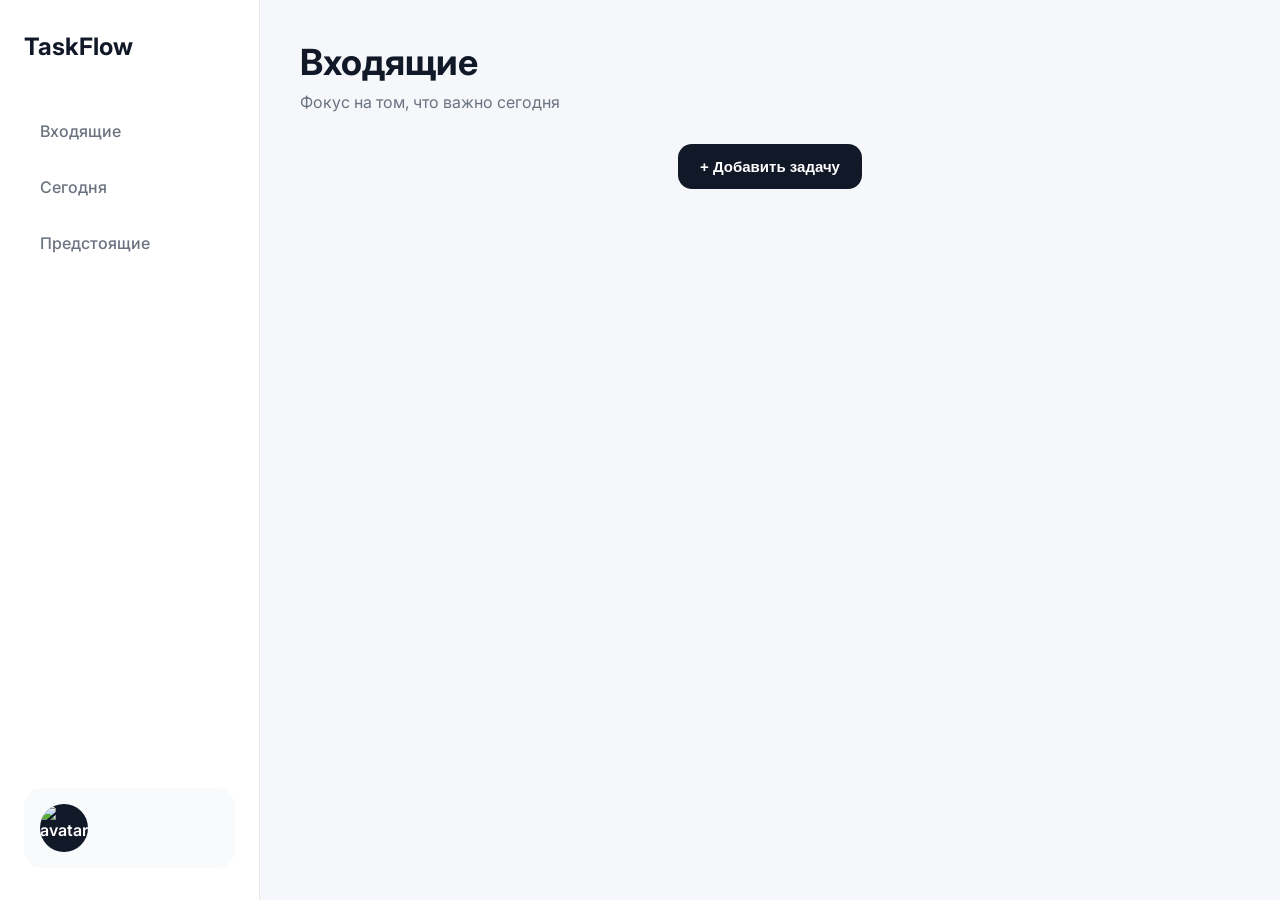
==== frontend/templates/index.html @ d260c513 "Поправил маршрутизацию" ====
<!doctype html>
<html lang="ru">
  <head>
    <meta charset="UTF-8" />
    <meta name="viewport" content="width=device-width, initial-scale=1.0" />
    <title>TaskFlow</title>
    <link rel="stylesheet" href="../static/css/index.css" />
    <link rel="preconnect" href="https://fonts.googleapis.com" />
    <link rel="preconnect" href="https://fonts.gstatic.com" crossorigin />
    <link
      href="https://fonts.googleapis.com/css2?
family=Inter:wght@400;500;600;700&display=swap"
      rel="stylesheet"
    />
  </head>
  <body>
    <div class="toast-container" id="toast-container"></div>

    <div class="modal-overlay hidden" id="task-modal">
      <div class="modal">
        <div class="modal-header">
          <h2>Новая задача</h2>
          <button class="modal-close" id="close-modal">&times;</button>
        </div>

        <form id="task-form">
          <div class="form-group">
            <label>Название</label>
            <input
              type="text"
              name="title"
              placeholder="Введите название задачи"
              required
            />
          </div>

          <div class="form-group">
            <label>Описание</label>
            <textarea
              name="description"
              placeholder="Введите описание"
              required
            ></textarea>
          </div>

          <div class="form-group">
            <label>Дата</label>
            <input type="datetime-local" name="date" required />
          </div>

          <div class="form-group">
            <label>Приоритет</label>
            <select name="priority">
              <option value="p0">0 — Нет приоритета</option>
              <option value="p1">1 — Очень низкий</option>
              <option value="p2">2 — Низкий</option>
              <option value="p3">3 — Средний</option>
              <option value="p4">4 — Высокий</option>
              <option value="p5">5 — Критический</option>
            </select>
          </div>

          <button type="submit" class="save-task-btn">Создать задачу</button>
        </form>
      </div>
    </div>

    <div class="app-layout">
      <aside class="sidebar">
        <div>
          <div class="logo">TaskFlow</div>
          <nav class="menu">
            <a href="/">Входящие</a>
            <a href="/today">Сегодня</a>
            <a href="/future">Предстоящие</a>
          </nav>
        </div>
        <div class="profile-card">
          <div class="avatar">
            <img src="/static/images/default-avatar-icon.png" alt="avatar" />
          </div>
        </div>
      </aside>
      <main class="main-content">
        <header class="topbar">
          <div>
            <h1>Входящие</h1>
            <p>Фокус на том, что важно сегодня</p>
          </div>
        </header>
        <div class="primary-btn-container">
          <button class="primary-btn">+ Добавить задачу</button>
        </div>

        <section class="task-list"></section>
      </main>
    </div>

    <script src="../static/js/main.js" defer type="module"></script>
  </body>
</html>
---- frontend/static/css/index.css ----
* {
  margin: 0;
  padding: 0;
  box-sizing: border-box;
}
body {
  font-family: "Inter", sans-serif;
  background: #f5f7fb;
  color: #111827;
}

.modal-overlay {
  position: fixed;
  inset: 0;

  background: rgba(17, 24, 39, 0.45);
  backdrop-filter: blur(0px);

  display: flex;
  justify-content: center;
  align-items: center;

  opacity: 0;
  visibility: hidden;

  transition:
    opacity 0.35s ease,
    backdrop-filter 0.35s ease,
    visibility 0.35s ease;

  z-index: 10000;
}

.modal-overlay.show {
  opacity: 1;
  visibility: visible;
  backdrop-filter: blur(6px);
}

.modal {
  width: 100%;
  max-width: 550px;

  background: white;
  border-radius: 28px;

  padding: 28px;

  box-shadow:
    0 25px 60px rgba(0, 0, 0, 0.12),
    0 8px 20px rgba(0, 0, 0, 0.08);

  transform: translateY(40px) scale(0.96);
  opacity: 0;

  transition:
    transform 0.4s cubic-bezier(0.16, 1, 0.3, 1),
    opacity 0.3s ease;
}

.modal-overlay.show .modal {
  transform: translateY(0) scale(1);
  opacity: 1;
}

.modal-header {
  display: flex;
  justify-content: space-between;
  align-items: center;

  margin-bottom: 24px;
}

.modal-header h2 {
  font-size: 24px;
}

.modal-close {
  border: none;
  background: transparent;
  cursor: pointer;
  font-size: 28px;
  color: #6b7280;
}

.modal-close:hover {
  color: #111827;
}

.form-group {
  display: flex;
  flex-direction: column;
  gap: 8px;

  margin-bottom: 18px;
}

.form-group label {
  font-weight: 600;
}

.form-group input,
.form-group textarea,
.form-group select {
  border: 1px solid #e5e7eb;

  border-radius: 14px;

  padding: 14px;

  font-size: 14px;
  font-family: inherit;

  outline: none;
}

.form-group textarea {
  resize: none;
  min-height: 120px;
}

.form-group input:focus,
.form-group textarea:focus,
.form-group select:focus {
  border-color: #111827;
}

.save-task-btn {
  width: 100%;

  border: none;

  background: #111827;
  color: white;

  padding: 14px;

  border-radius: 14px;

  font-size: 15px;
  font-weight: 600;

  cursor: pointer;
}

.save-task-btn:hover {
  background: #374151;
}


.app-layout {
  display: flex;
  min-height: 100vh;
}
.sidebar {
  width: 260px;
  background: #ffffff;

  border-right: 1px solid #e5e7eb;
  padding: 32px 24px;
  display: flex;
  flex-direction: column;
  justify-content: space-between;
}
.logo {
  font-size: 24px;
  font-weight: 700;
  margin-bottom: 48px;
}
.menu {
  display: flex;
  flex-direction: column;
  gap: 12px;
}
.menu a {
  text-decoration: none;
  color: #6b7280;
  padding: 12px 16px;
  border-radius: 12px;
  transition: 0.2s ease;
  font-weight: 500;
}
.menu a:hover,
.menu a.active {
  background: #111827;
  color: white;
}
.profile-card {
  display: flex;
  align-items: center;
  gap: 14px;
  background: #f9fafb;
  padding: 16px;
  border-radius: 18px;
}
.avatar img {
  width: 48px;
  height: 48px;
  border-radius: 50%;
  background: #111827;
  color: white;
  display: flex;
  align-items: center;

  justify-content: center;
  font-weight: 600;
}
.profile-card h4 {
  font-size: 15px;
}
.profile-card p {
  font-size: 13px;
  color: #6b7280;
}
.main-content {
  flex: 1;
  padding: 40px;
}
.topbar {
  display: flex;
  justify-content: space-between;
  align-items: center;
  margin-bottom: 32px;
}
.topbar h1 {
  font-size: 36px;
  margin-bottom: 8px;
}
.topbar p {
  color: #6b7280;
}

.primary-btn-container{
  display: flex;
  justify-content: center;
  align-items: center;
}

.primary-btn {
  border: none;
  background: #111827;
  color: white;
  padding: 14px 22px;
  border-radius: 14px;
  cursor: pointer;
  font-size: 15px;
  font-weight: 600;

  transition: background-color 0.25s ease;
}

.primary-btn:hover{
  background-color: #1f2937;
}

.task-input-card {
  background: white;
  border-radius: 24px;
  padding: 18px;
  display: flex;
  gap: 16px;

  margin-bottom: 28px;
  box-shadow: 0 8px 24px rgba(15, 23, 42, 0.04);
}
.task-input-card input {
  flex: 1;
  border: none;
  outline: none;
  font-size: 15px;
}
.task-input-card button {
  border: none;
  background: #111827;
  color: white;
  padding: 12px 18px;
  border-radius: 12px;
  cursor: pointer;
}
.task-list {
  margin-top: 16px;
  display: flex;
  flex-direction: column;
  gap: 18px;
}


.task-card {
  transition:
    transform 0.35s ease,
    opacity 0.35s ease,
    margin 0.35s ease,
    padding 0.35s ease,
    max-height 0.35s ease;

  background: white;
  padding: 20px 24px;
  border-radius: 22px;
  display: flex;
  justify-content: space-between;
  align-items: center;
  box-shadow: 0 8px 24px rgba(15, 23, 42, 0.04);
}
.task-card label {
  display: flex;
  align-items: center;
  gap: 14px;
  font-size: 15px;
}
.task-card input[type="checkbox"] {
  width: 18px;
  height: 18px;
}

.task-card.removing {
  opacity: 0;
  transform: translateX(40px);

  max-height: 0;
  margin: 0;
  padding-top: 0;
  padding-bottom: 0;

  overflow: hidden;
}

.completed span {
  text-decoration: line-through;
  color: #9ca3af;
}
.tag {
  padding: 8px 14px;
  border-radius: 999px;
  font-size: 12px;
  font-weight: 600;
}

.p0 { background: #e5e7eb; color: #374151; }
.p1 { background: #dcfce7; color: #15803d; }
.p2 { background: #bbf7d0; color: #15803d; }
.p3 { background: #fef3c7; color: #92400e; }
.p4 { background: #fed7aa; color: #9a3412; }
.p5 { background: #fecaca; color: #991b1b; }

.task-actions {
    display: flex;
    align-items: center;
    gap: 10px;
}

.edit-task-btn {
    border: none;
    background: transparent;
    cursor: pointer;
    font-size: 18px;
    padding: 6px;
    border-radius: 8px;
    transition: all 0.2s ease;
}

.edit-task-btn:hover {
    background: #f3f4f6;
    transform: scale(1.1);
}

.empty-state {
    display: flex;
    justify-content: center;
    align-items: center;

    min-height: 400px;
    width: 100%;
}

.empty-state-content {
    display: flex;
    flex-direction: column;
    align-items: center;
    text-align: center;

    background: #ffffff;
    padding: 48px;
    border-radius: 24px;

    box-shadow: 0 8px 24px rgba(15, 23, 42, 0.04);

    max-width: 420px;
    width: 100%;
}

.empty-state-icon {
    font-size: 56px;
    margin-bottom: 20px;
    opacity: 0.8;
}

.empty-state h3 {
    font-size: 24px;
    font-weight: 700;
    color: #111827;
    margin-bottom: 10px;
}

.empty-state p {
    color: #6b7280;
    font-size: 15px;
    line-height: 1.6;
    max-width: 300px;
}


@media (max-width: 900px) {
  .sidebar {
    display: none;
  }
  .main-content {
    padding: 24px;
  }
  .topbar {
    flex-direction: column;
    align-items: flex-start;
    gap: 18px;
  }
}


#toast-container {
    position: fixed;
    top: 24px;
    right: 24px;
    z-index: 99999;
    display: flex;
    flex-direction: column;
    gap: 12px;
}

.toast {
    pointer-events: auto;
    display: flex;
    align-items: center;
    justify-content: center;
    text-align: center;
    min-width: 260px;
    padding: 14px 18px;
    border-radius: 12px;
    color: #fff;
    font-size: 14px;
    font-weight: 500;
    box-shadow: 0 10px 30px rgba(0, 0, 0, 0.18);
    opacity: 0;

    animation:
        toastIn 0.45s cubic-bezier(0.4, 0, 0.2, 1) forwards,
        toastOut 0.4s cubic-bezier(0.4, 0, 0.2, 1) 3s forwards;
}

.toast.success {
    background: linear-gradient(135deg, #3bbf8a, #2e9f74);
}

.toast.error {
    background: linear-gradient(135deg, #d86a6a, #b84b4b);
}

@keyframes toastIn {
    from {
        transform: translateX(120%) scale(0.95);
        opacity: 0;
    }
    to {
        transform: translateX(0) scale(1);
        opacity: 1;
    }
}


@keyframes toastOut {
    to {
        transform: translateX(120%) scale(0.95);
        opacity: 0;
    }
}
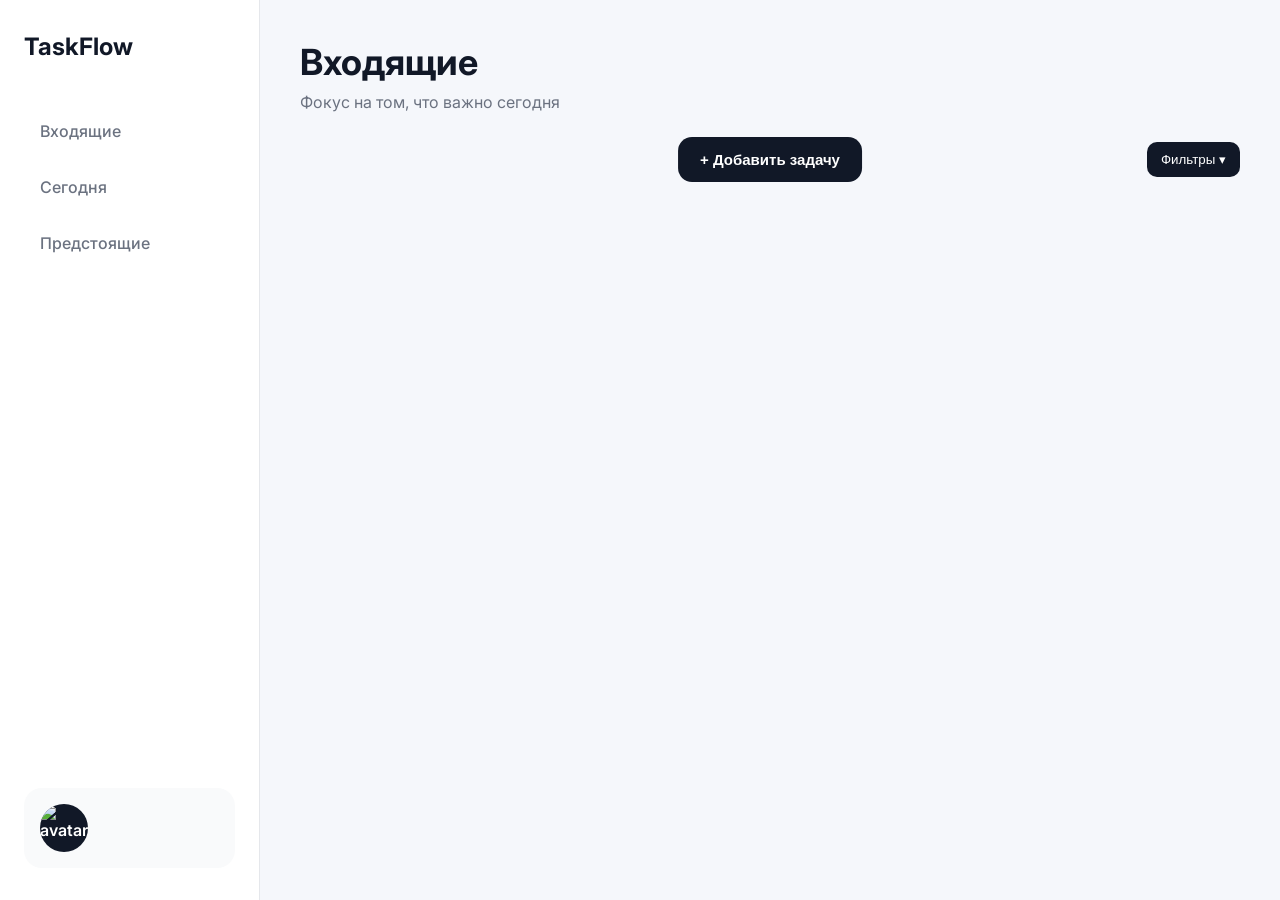
==== commit 9e2e0315: "Добавлена кнопка фильтра на html + прописан стиль для неё" ====
--- a/frontend/templates/index.html
+++ b/frontend/templates/index.html
@@ -16,7 +16,7 @@
   <body>
     <div class="toast-container" id="toast-container"></div>
 
-    <div class="modal-overlay hidden" id="task-modal">
+    <div class="modal-overlay" id="task-modal">
       <div class="modal">
         <div class="modal-header">
           <h2>Новая задача</h2>
@@ -89,7 +89,57 @@
           </div>
         </header>
         <div class="primary-btn-container">
-          <button class="primary-btn">+ Добавить задачу</button>
+
+          <button class="primary-btn">
+            + Добавить задачу
+          </button>
+          <div class="filter-wrapper">
+
+            <button class="filter-btn" id="filter-btn">
+              Фильтры ▾
+            </button>
+
+            <div class="filter-dropdown hidden" id="filter-dropdown">
+
+              <div class="filter-group">
+                <label>Приоритет</label>
+                <select id="filter-priority">
+                  <option value="">Все</option>
+                  <option value="p0">0</option>
+                  <option value="p1">1</option>
+                  <option value="p2">2</option>
+                  <option value="p3">3</option>
+                  <option value="p4">4</option>
+                  <option value="p5">5</option>
+                </select>
+              </div>
+
+              <div class="filter-group">
+                <label>Дата</label>
+                <select id="filter-date">
+                  <option value="">Все</option>
+                  <option value="today">Сегодня</option>
+                  <option value="tomorrow">Завтра</option>
+                  <option value="overdue">Просрочено</option>
+                </select>
+              </div>
+
+              <div class="filter-group">
+                <label>Статус</label>
+                <select id="filter-status">
+                  <option value="">Все</option>
+                  <option value="active">Активные</option>
+                  <option value="done">Выполнено</option>
+                </select>
+              </div>
+
+              <button id="apply-filters" class="apply-btn">
+                Применить
+              </button>
+
+            </div>
+          </div>
+
         </div>
 
         <section class="task-list"></section>
--- a/frontend/static/css/index.css
+++ b/frontend/static/css/index.css
@@ -230,13 +230,18 @@
   color: #6b7280;
 }
 
-.primary-btn-container{
-  display: flex;
+.primary-btn-container {
+  position: relative;
+  display: flex;
+  align-items: center;
   justify-content: center;
-  align-items: center;
+  padding: 15px;
 }
 
 .primary-btn {
+  position: absolute;
+  left: 50%;
+  transform: translateX(-50%);
   border: none;
   background: #111827;
   color: white;
@@ -251,6 +256,65 @@
 
 .primary-btn:hover{
   background-color: #1f2937;
+}
+
+.filter-wrapper {
+  position: absolute;
+  right: 0;
+}
+
+.filter-btn {
+  background: #111827;
+  color: white;
+  border: none;
+  padding: 10px 14px;
+  border-radius: 10px;
+  cursor: pointer;
+  font-weight: 500;
+}
+
+.filter-dropdown {
+  position: absolute;
+  top: 45px;
+  right: 0;
+  background: white;
+  width: 220px;
+  border-radius: 12px;
+  box-shadow: 0 10px 25px rgba(0,0,0,0.1);
+  padding: 12px;
+  z-index: 100;
+}
+
+.filter-group {
+  display: flex;
+  flex-direction: column;
+  margin-bottom: 10px;
+}
+
+.filter-group label {
+  font-size: 12px;
+  color: #6b7280;
+  margin-bottom: 4px;
+}
+
+.filter-group select {
+  padding: 8px;
+  border-radius: 8px;
+  border: 1px solid #e5e7eb;
+}
+
+.apply-btn {
+  width: 100%;
+  padding: 10px;
+  background: #3b82f6;
+  color: white;
+  border: none;
+  border-radius: 10px;
+  cursor: pointer;
+}
+
+.hidden {
+  display: none;
 }
 
 .task-input-card {
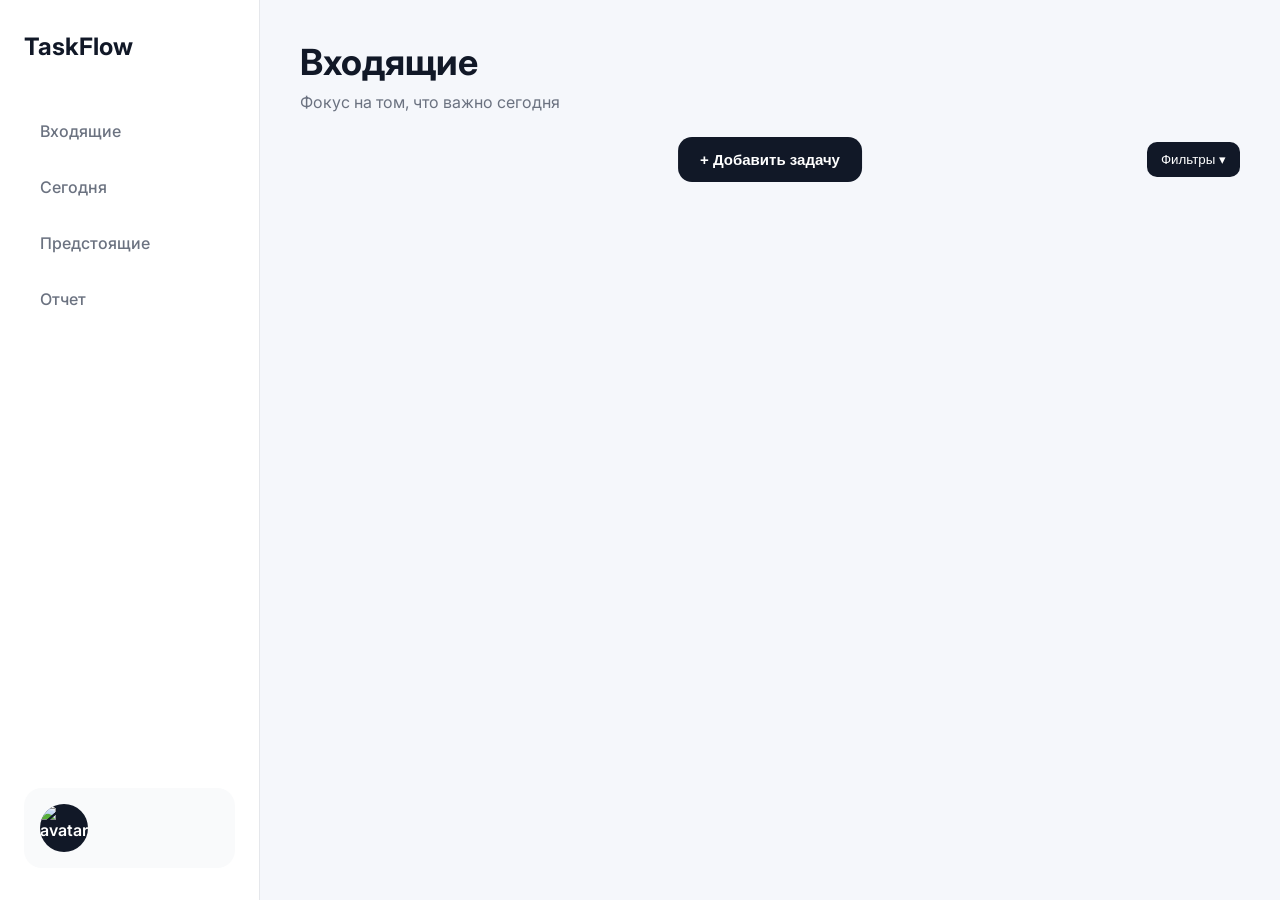
==== commit 277fd04a: "Добавлена вкладка страницы отчета на frontend" ====
--- a/frontend/templates/index.html
+++ b/frontend/templates/index.html
@@ -73,6 +73,7 @@
             <a href="/">Входящие</a>
             <a href="/today">Сегодня</a>
             <a href="/future">Предстоящие</a>
+            <a href="/reports">Отчет</a>
           </nav>
         </div>
         <div class="profile-card">
@@ -120,19 +121,9 @@
                   <option value="">Все</option>
                   <option value="today">Сегодня</option>
                   <option value="tomorrow">Завтра</option>
-                  <option value="overdue">Просрочено</option>
                 </select>
               </div>
-
-              <div class="filter-group">
-                <label>Статус</label>
-                <select id="filter-status">
-                  <option value="">Все</option>
-                  <option value="active">Активные</option>
-                  <option value="done">Выполнено</option>
-                </select>
-              </div>
-
+              
               <button id="apply-filters" class="apply-btn">
                 Применить
               </button>
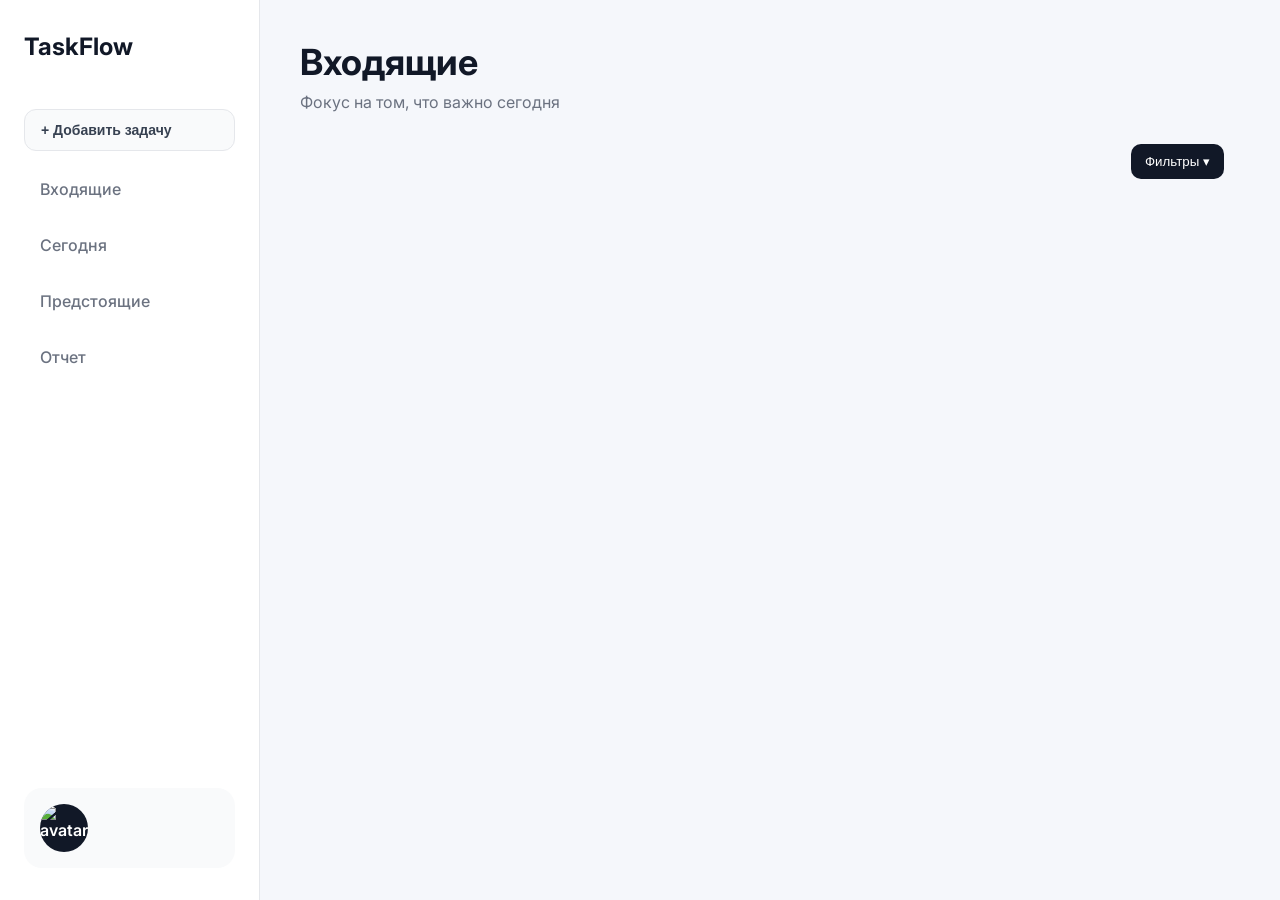
==== commit 7cd49b13: "Кнопка добавления задачи перенесена на sidebar, прописан стиль для неё." ====
--- a/frontend/templates/index.html
+++ b/frontend/templates/index.html
@@ -69,12 +69,19 @@
       <aside class="sidebar">
         <div>
           <div class="logo">TaskFlow</div>
+
+          <div class="sidebar-actions">
+            <button class="primary-btn">+ Добавить задачу</button>
+          </div>
+
           <nav class="menu">
             <a href="/">Входящие</a>
             <a href="/today">Сегодня</a>
             <a href="/future">Предстоящие</a>
             <a href="/reports">Отчет</a>
           </nav>
+
+          
         </div>
         <div class="profile-card">
           <div class="avatar">
@@ -82,6 +89,7 @@
           </div>
         </div>
       </aside>
+
       <main class="main-content">
         <header class="topbar">
           <div>
@@ -89,12 +97,9 @@
             <p>Фокус на том, что важно сегодня</p>
           </div>
         </header>
-        <div class="primary-btn-container">
 
-          <button class="primary-btn">
-            + Добавить задачу
-          </button>
-          <div class="filter-wrapper">
+
+        <div class="filter-wrapper">
 
             <button class="filter-btn" id="filter-btn">
               Фильтры ▾
@@ -130,8 +135,7 @@
 
             </div>
           </div>
-
-        </div>
+        
 
         <section class="task-list"></section>
       </main>
--- a/frontend/static/css/index.css
+++ b/frontend/static/css/index.css
@@ -230,37 +230,57 @@
   color: #6b7280;
 }
 
-.primary-btn-container {
+
+.sidebar-actions {
+    margin-bottom: 16px;
+}
+
+.primary-btn {
+    font-size: 14px;
+
+    display: block;
+    width: 100%;
+
+    padding: 12px 16px;
+
+    border-radius: 12px;
+
+    border: 1px solid #e5e7eb;
+    background: #f9fafb;
+
+    color: #374151;
+
+    font-weight: 600;
+    text-align: left;
+
+    cursor: pointer;
+
+    transition: 0.2s ease;
+
+    position: relative;
+    overflow: hidden;
+}
+
+.primary-btn:hover {
+    background: #111827;
+    color: #fff;
+    border-color: #111827;
+
+    transform: translateY(-1px);
+}
+
+.primary-btn:active {
+    transform: translateY(0px);
+}
+
+.filter-wrapper {
   position: relative;
-  display: flex;
-  align-items: center;
-  justify-content: center;
-  padding: 15px;
-}
-
-.primary-btn {
-  position: absolute;
-  left: 50%;
-  transform: translateX(-50%);
-  border: none;
-  background: #111827;
-  color: white;
-  padding: 14px 22px;
-  border-radius: 14px;
-  cursor: pointer;
-  font-size: 15px;
-  font-weight: 600;
-
-  transition: background-color 0.25s ease;
-}
-
-.primary-btn:hover{
-  background-color: #1f2937;
-}
-
-.filter-wrapper {
-  position: absolute;
-  right: 0;
+
+  display: flex;
+  justify-content: flex-end;
+
+  margin-top: 15px;
+  padding-right: 16px;
 }
 
 .filter-btn {
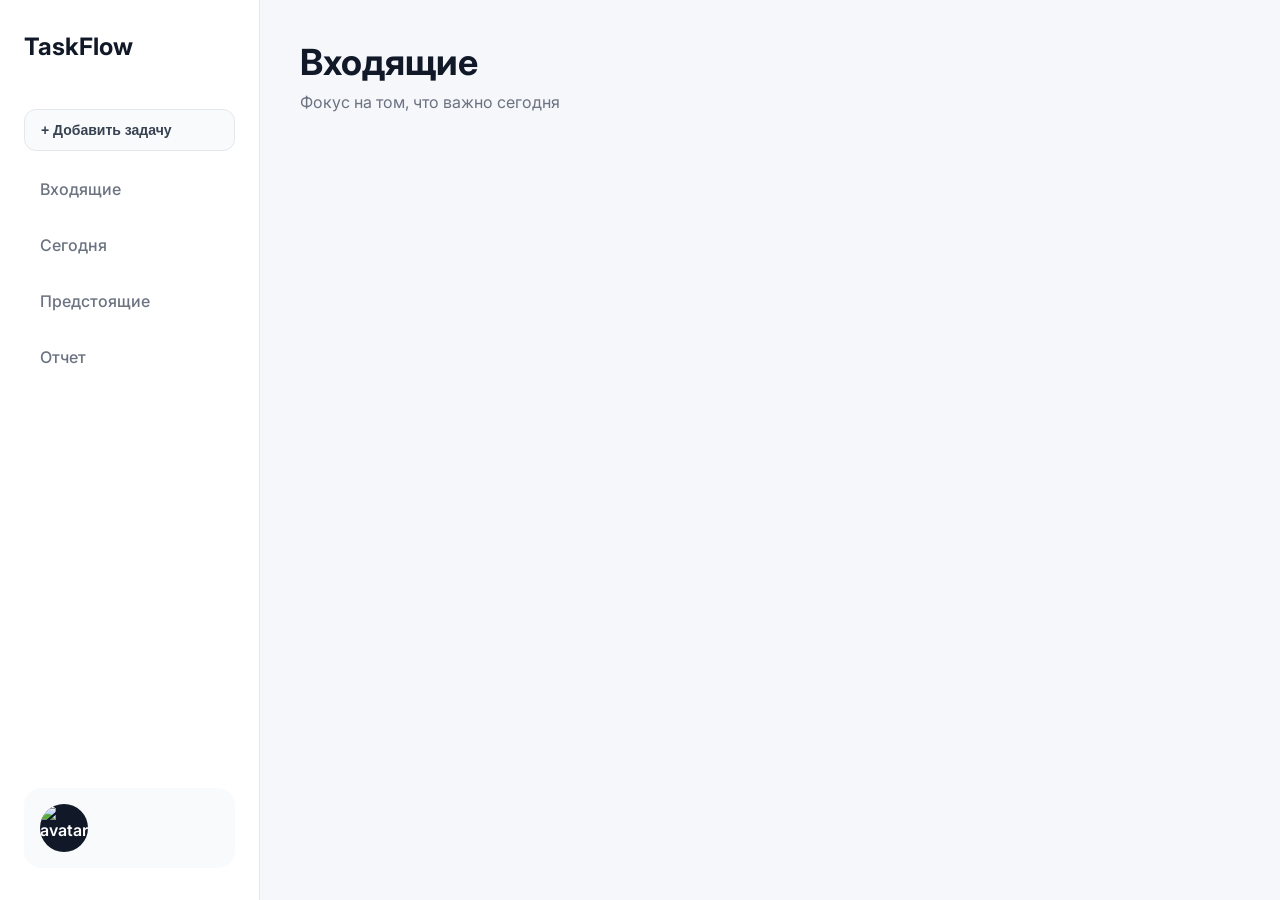
==== commit 7c359b28: "Прописал filter-container hidden по умолчанию" ====
--- a/frontend/templates/index.html
+++ b/frontend/templates/index.html
@@ -97,45 +97,45 @@
             <p>Фокус на том, что важно сегодня</p>
           </div>
         </header>
-
-
-        <div class="filter-wrapper">
-
+        
+        <div class="filter-container hidden">
+          <div class="filter-wrapper">
             <button class="filter-btn" id="filter-btn">
-              Фильтры ▾
+                Фильтры ▾
             </button>
 
             <div class="filter-dropdown hidden" id="filter-dropdown">
 
-              <div class="filter-group">
+            <div class="filter-group">
                 <label>Приоритет</label>
                 <select id="filter-priority">
-                  <option value="">Все</option>
-                  <option value="p0">0</option>
-                  <option value="p1">1</option>
-                  <option value="p2">2</option>
-                  <option value="p3">3</option>
-                  <option value="p4">4</option>
-                  <option value="p5">5</option>
+                <option value="">Все</option>
+                <option value="p0">0</option>
+                <option value="p1">1</option>
+                <option value="p2">2</option>
+                <option value="p3">3</option>
+                <option value="p4">4</option>
+                <option value="p5">5</option>
                 </select>
-              </div>
+            </div>
 
-              <div class="filter-group">
+            <div class="filter-group">
                 <label>Дата</label>
                 <select id="filter-date">
-                  <option value="">Все</option>
-                  <option value="today">Сегодня</option>
-                  <option value="tomorrow">Завтра</option>
+                <option value="">Все</option>
+                <option value="today">Сегодня</option>
+                <option value="tomorrow">Завтра</option>
                 </select>
-              </div>
-              
-              <button id="apply-filters" class="apply-btn">
+            </div>
+            
+            <button id="apply-filters" class="apply-btn">
                 Применить
-              </button>
+            </button>
 
             </div>
+
           </div>
-        
+        </div>
 
         <section class="task-list"></section>
       </main>
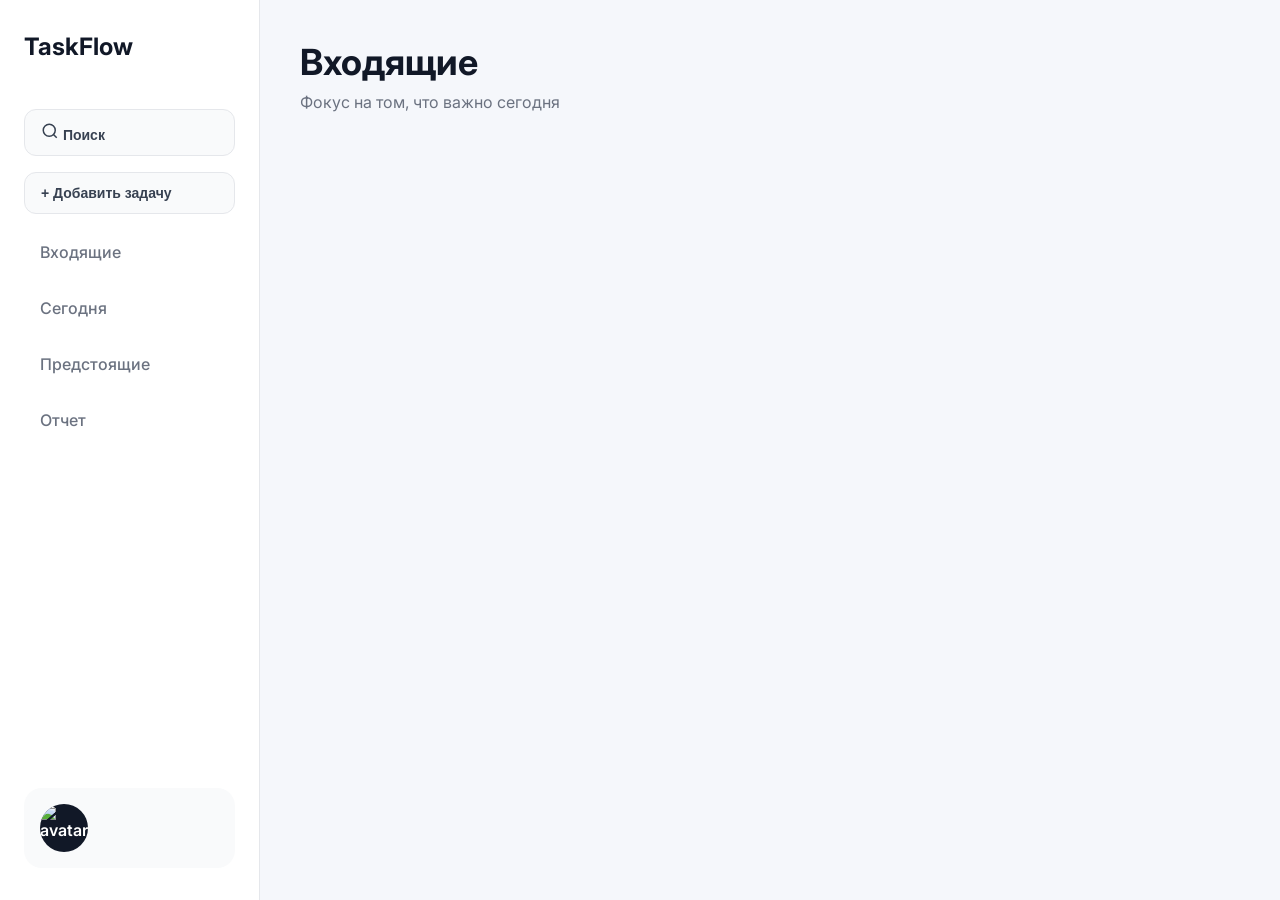
==== commit 202e16ed: "добавлена кнопка поиска, прописан стиль для неё" ====
--- a/frontend/templates/index.html
+++ b/frontend/templates/index.html
@@ -71,6 +71,21 @@
           <div class="logo">TaskFlow</div>
 
           <div class="sidebar-actions">
+            <button class="search-btn">
+              <svg
+                xmlns="http://www.w3.org/2000/svg"
+                width="18"
+                height="18"
+                viewBox="0 0 24 24"
+                fill="none"
+                stroke="currentColor"
+                stroke-width="2">
+                <circle cx="11" cy="11" r="8"></circle>
+                <path d="m21 21-4.35-4.35"></path>
+            </svg>
+
+            <span>Поиск</span>
+            </button>
             <button class="primary-btn">+ Добавить задачу</button>
           </div>
 
--- a/frontend/static/css/index.css
+++ b/frontend/static/css/index.css
@@ -232,10 +232,14 @@
 
 
 .sidebar-actions {
+    display: flex;
+    flex-direction: column;
     margin-bottom: 16px;
-}
-
-.primary-btn {
+    gap: 16px;
+}
+
+
+.primary-btn, .search-btn {
     font-size: 14px;
 
     display: block;
@@ -261,7 +265,7 @@
     overflow: hidden;
 }
 
-.primary-btn:hover {
+.primary-btn:hover, .search-btn:hover {
     background: #111827;
     color: #fff;
     border-color: #111827;
@@ -269,9 +273,18 @@
     transform: translateY(-1px);
 }
 
-.primary-btn:active {
+.primary-btn:active, .search-btn:active {
     transform: translateY(0px);
 }
+
+.filter-container {
+  opacity: 1;
+}
+
+.filter-container.hidden{
+  display: none;
+}
+
 
 .filter-wrapper {
   position: relative;
@@ -284,25 +297,70 @@
 }
 
 .filter-btn {
-  background: #111827;
-  color: white;
-  border: none;
-  padding: 10px 14px;
-  border-radius: 10px;
+  display: flex;
+  align-items: center;
+  gap: 8px;
+
+  border: 1px solid #e5e7eb;
+
+  background: #f9fafb;
+  color: #374151;
+
+  border-radius: 12px;
+
+  padding: 10px 16px;
+
+  font-size: 13px;
+  font-weight: 600;
+
   cursor: pointer;
-  font-weight: 500;
-}
-
+
+  transition:
+    background-color 0.2s ease,
+    transform 0.2s ease,
+    box-shadow 0.2s ease;
+
+  
+}
+
+.filter-btn:hover{
+  background-color: rgba(229, 231, 235, 0.9);
+}
+
+.filter-btn:active {
+  transform: translateY(0);
+}
 .filter-dropdown {
   position: absolute;
-  top: 45px;
+  top: 52px;
   right: 0;
+
+  width: 240px;
+
   background: white;
-  width: 220px;
-  border-radius: 12px;
-  box-shadow: 0 10px 25px rgba(0,0,0,0.1);
-  padding: 12px;
+  border-radius: 14px;
+
+  padding: 14px;
+
+  box-shadow:
+    0 20px 40px rgba(0, 0, 0, 0.08),
+    0 4px 12px rgba(0, 0, 0, 0.04);
+
   z-index: 100;
+
+  opacity: 1;
+  transform: translateY(0) scale(1);
+
+  transition:
+    opacity 0.25s ease,
+    transform 0.25s ease;
+}
+
+.filter-dropdown.hidden {
+  opacity: 0;
+  transform: translateY(-10px) scale(0.97);
+
+  pointer-events: none;
 }
 
 .filter-group {
@@ -318,23 +376,58 @@
 }
 
 .filter-group select {
-  padding: 8px;
-  border-radius: 8px;
+  padding: 10px 12px;
+
   border: 1px solid #e5e7eb;
-}
-
+  border-radius: 10px;
+
+  font-size: 14px;
+
+  transition:
+    border-color 0.2s ease,
+    box-shadow 0.2s ease;
+}
+
+.filter-group select:focus {
+  outline: none;
+
+  border-color: #3b82f6;
+
+  box-shadow: 0 0 0 3px rgba(59, 130, 246, 0.15);
+}
 .apply-btn {
   width: 100%;
-  padding: 10px;
+
+  padding: 10px 14px;
+
   background: #3b82f6;
   color: white;
+
   border: none;
   border-radius: 10px;
+
+  font-weight: 600;
+
   cursor: pointer;
-}
-
-.hidden {
-  display: none;
+
+  transition:
+    background-color 0.2s ease,
+    transform 0.2s ease;
+}
+
+.apply-btn:hover {
+  background: #2563eb;
+  transform: translateY(-1px);
+}
+
+.apply-btn:active {
+  transform: translateY(0);
+}
+
+.filter-dropdown.closed {
+  opacity: 0;
+  transform: translateY(-10px) scale(0.97);
+  pointer-events: none;
 }
 
 .task-input-card {
@@ -454,6 +547,16 @@
 
     min-height: 400px;
     width: 100%;
+
+    transform: translateY(15px);
+    transition:
+        opacity 0.45s ease,
+        transform 0.45s ease;
+}
+
+.empty-state.show{
+  opacity: 1;
+  transform: translateY(0) scale(1);
 }
 
 .empty-state-content {
@@ -491,6 +594,8 @@
     line-height: 1.6;
     max-width: 300px;
 }
+
+
 
 
 @media (max-width: 900px) {
